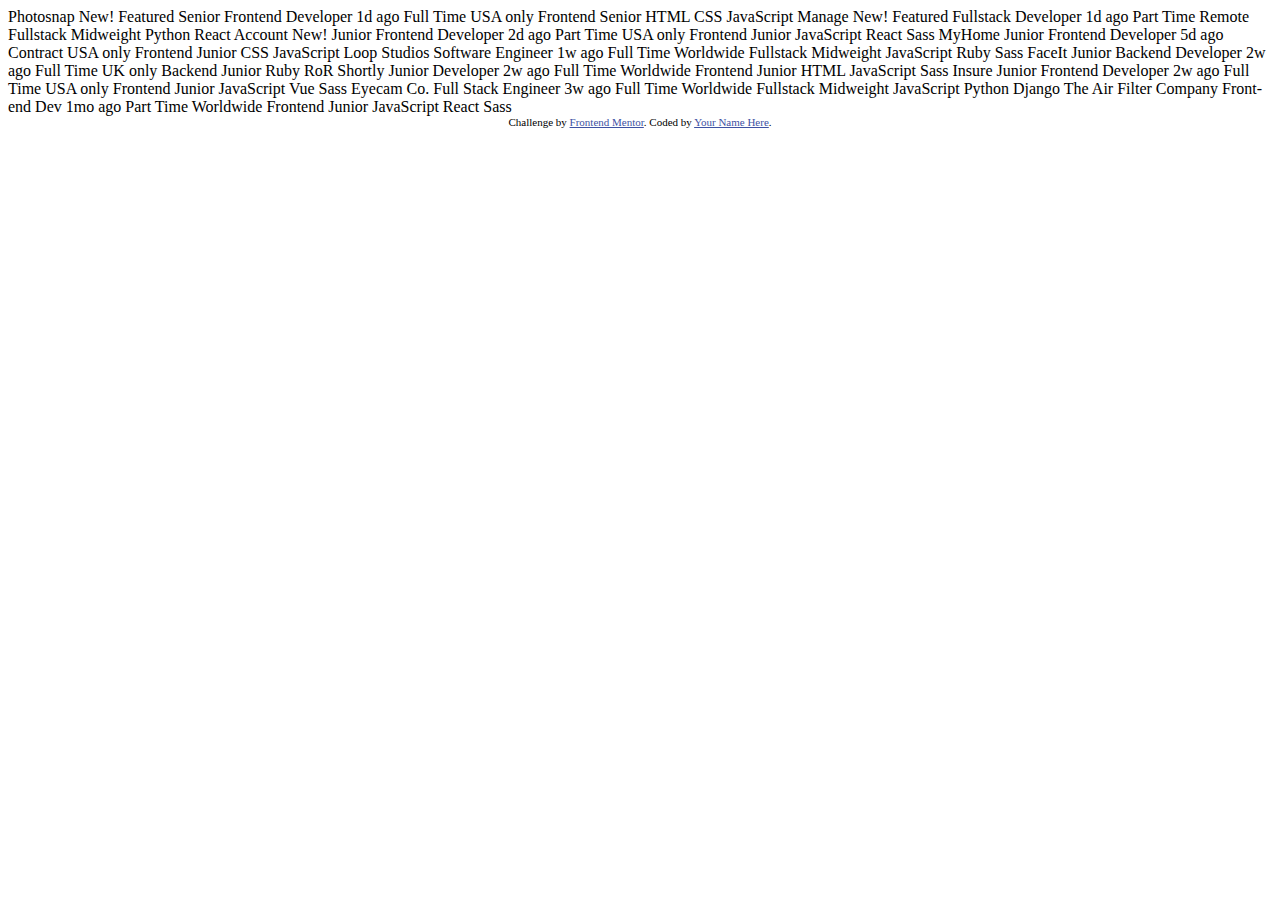
==== index.html @ 84484506 "initial file" ====
<!DOCTYPE html>
<html lang="en">
<head>
  <meta charset="UTF-8">
  <meta name="viewport" content="width=device-width, initial-scale=1.0"> <!-- displays site properly based on user's device -->

  <link rel="icon" type="image/png" sizes="32x32" href="./images/favicon-32x32.png">
  
  <title>Frontend Mentor | Job Listings</title>

  <!-- Feel free to remove these styles or customise in your own stylesheet 👍 -->
  <style>
    .attribution { font-size: 11px; text-align: center; }
    .attribution a { color: hsl(228, 45%, 44%); }
  </style>
</head>
<body>
  <!-- Item Start -->
  Photosnap
  New!
  Featured
  Senior Frontend Developer
  1d ago
  Full Time
  USA only
  <!-- Role -->
  Frontend
  <!-- Level -->
  Senior
  <!-- Languages -->
  HTML
  CSS
  JavaScript
  <!-- Item End -->

  <!-- Item Start -->
  Manage
  New!
  Featured
  Fullstack Developer
  1d ago
  Part Time
  Remote
  <!-- Role -->
  Fullstack
  <!-- Level -->
  Midweight
  <!-- Languages -->
  Python
  <!-- Tools -->
  React
  <!-- Item End -->

  <!-- Item Start -->
  Account
  New!
  Junior Frontend Developer
  2d ago
  Part Time
  USA only
  <!-- Role -->
  Frontend
  <!-- Level -->
  Junior
  <!-- Languages -->
  JavaScript
  <!-- Tools -->
  React
  Sass
  <!-- Item End -->

  <!-- Item Start -->
  MyHome
  Junior Frontend Developer
  5d ago
  Contract
  USA only
  <!-- Role -->
  Frontend
  <!-- Level -->
  Junior
  <!-- Languages -->
  CSS
  JavaScript
  <!-- Item End -->

  <!-- Item Start -->
  Loop Studios
  Software Engineer
  1w ago
  Full Time
  Worldwide
  <!-- Role -->
  Fullstack
  <!-- Level -->
  Midweight
  <!-- Languages -->
  JavaScript
  Ruby
  <!-- Tools -->
  Sass
  <!-- Item End -->

  <!-- Item Start -->
  FaceIt
  Junior Backend Developer
  2w ago
  Full Time
  UK only
  <!-- Role -->
  Backend
  <!-- Level -->
  Junior
  <!-- Languages -->
  Ruby
  <!-- Tools -->
  RoR
  <!-- Item End -->

  <!-- Item Start -->
  Shortly
  Junior Developer
  2w ago
  Full Time
  Worldwide
  <!-- Role -->
  Frontend
  <!-- Level -->
  Junior
  <!-- Languages -->
  HTML
  JavaScript
  <!-- Tools -->
  Sass
  <!-- Item End -->

  <!-- Item Start -->
  Insure
  Junior Frontend Developer
  2w ago
  Full Time
  USA only
  <!-- Role -->
  Frontend
  <!-- Level -->
  Junior
  <!-- Languages -->
  JavaScript
  <!-- Tools -->
  Vue
  Sass
  <!-- Item End -->

  <!-- Item Start -->
  Eyecam Co.
  Full Stack Engineer
  3w ago
  Full Time
  Worldwide
  <!-- Role -->
  Fullstack
  <!-- Level -->
  Midweight
  <!-- Languages -->
  JavaScript
  Python
  <!-- Tools -->
  Django
  <!-- Item End -->

  <!-- Item Start -->
  The Air Filter Company
  Front-end Dev
  1mo ago
  Part Time
  Worldwide
  <!-- Role -->
  Frontend
  <!-- Level -->
  Junior
  <!-- Languages -->
  JavaScript
  <!-- Tools -->
  React
  Sass
  <!-- Item End -->
  
  <div class="attribution">
    Challenge by <a href="https://www.frontendmentor.io?ref=challenge" target="_blank">Frontend Mentor</a>. 
    Coded by <a href="#">Your Name Here</a>.
  </div>
</body>
</html>
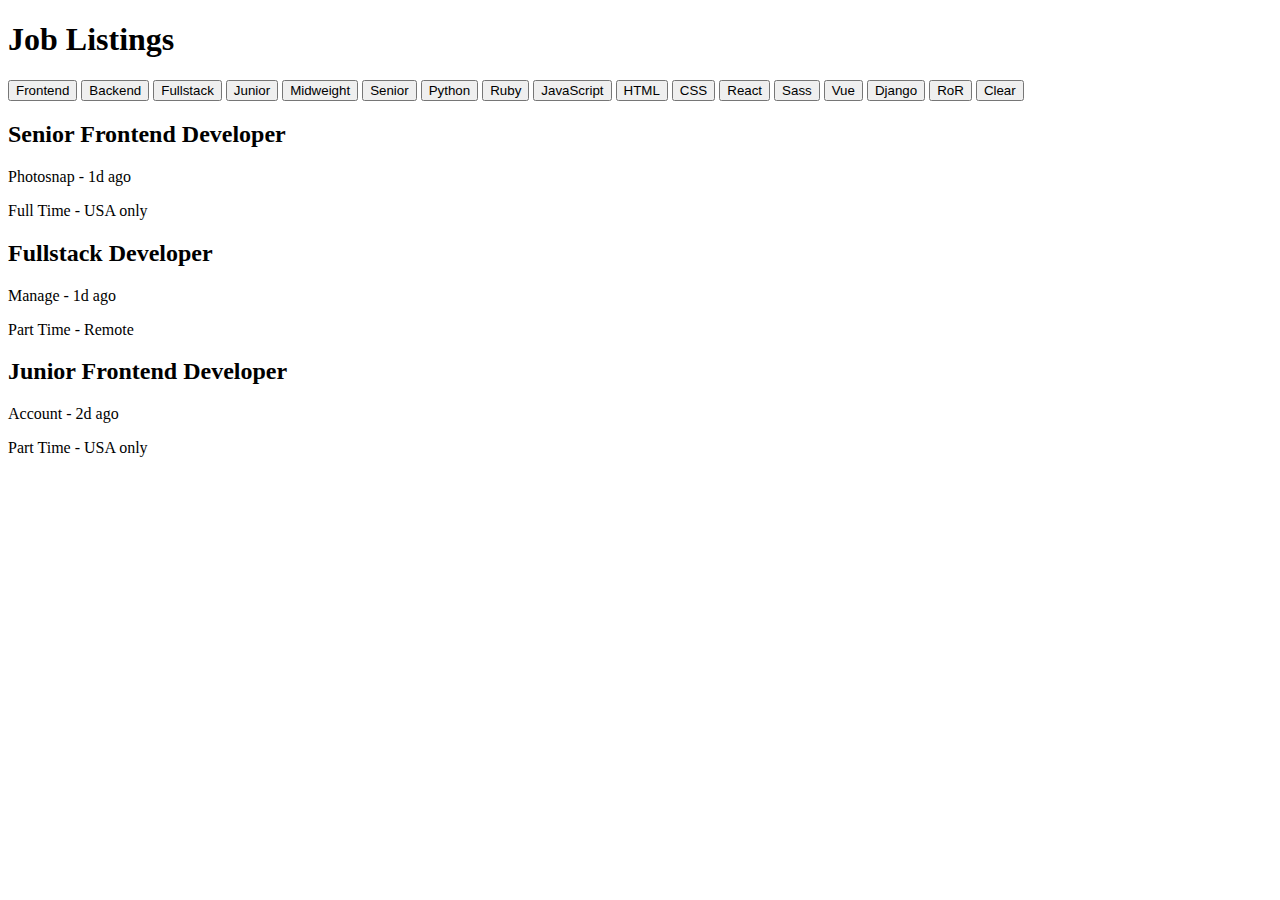
==== commit 1e230820: "index.html" ====
--- a/index.html
+++ b/index.html
@@ -1,193 +1,91 @@
 <!DOCTYPE html>
 <html lang="en">
-<head>
-  <meta charset="UTF-8">
-  <meta name="viewport" content="width=device-width, initial-scale=1.0"> <!-- displays site properly based on user's device -->
+  <head>
+    <meta charset="UTF-8" />
+    <meta name="viewport" content="width=device-width, initial-scale=1.0" />
+    <!-- displays site properly based on user's device -->
 
-  <link rel="icon" type="image/png" sizes="32x32" href="./images/favicon-32x32.png">
-  
-  <title>Frontend Mentor | Job Listings</title>
+    <link
+      rel="icon"
+      type="image/png"
+      sizes="32x32"
+      href="./images/favicon-32x32.png"
+    />
 
-  <!-- Feel free to remove these styles or customise in your own stylesheet 👍 -->
-  <style>
-    .attribution { font-size: 11px; text-align: center; }
-    .attribution a { color: hsl(228, 45%, 44%); }
-  </style>
-</head>
-<body>
-  <!-- Item Start -->
-  Photosnap
-  New!
-  Featured
-  Senior Frontend Developer
-  1d ago
-  Full Time
-  USA only
-  <!-- Role -->
-  Frontend
-  <!-- Level -->
-  Senior
-  <!-- Languages -->
-  HTML
-  CSS
-  JavaScript
-  <!-- Item End -->
+    <title>Frontend Mentor | Job Listings</title>
 
-  <!-- Item Start -->
-  Manage
-  New!
-  Featured
-  Fullstack Developer
-  1d ago
-  Part Time
-  Remote
-  <!-- Role -->
-  Fullstack
-  <!-- Level -->
-  Midweight
-  <!-- Languages -->
-  Python
-  <!-- Tools -->
-  React
-  <!-- Item End -->
-
-  <!-- Item Start -->
-  Account
-  New!
-  Junior Frontend Developer
-  2d ago
-  Part Time
-  USA only
-  <!-- Role -->
-  Frontend
-  <!-- Level -->
-  Junior
-  <!-- Languages -->
-  JavaScript
-  <!-- Tools -->
-  React
-  Sass
-  <!-- Item End -->
-
-  <!-- Item Start -->
-  MyHome
-  Junior Frontend Developer
-  5d ago
-  Contract
-  USA only
-  <!-- Role -->
-  Frontend
-  <!-- Level -->
-  Junior
-  <!-- Languages -->
-  CSS
-  JavaScript
-  <!-- Item End -->
-
-  <!-- Item Start -->
-  Loop Studios
-  Software Engineer
-  1w ago
-  Full Time
-  Worldwide
-  <!-- Role -->
-  Fullstack
-  <!-- Level -->
-  Midweight
-  <!-- Languages -->
-  JavaScript
-  Ruby
-  <!-- Tools -->
-  Sass
-  <!-- Item End -->
-
-  <!-- Item Start -->
-  FaceIt
-  Junior Backend Developer
-  2w ago
-  Full Time
-  UK only
-  <!-- Role -->
-  Backend
-  <!-- Level -->
-  Junior
-  <!-- Languages -->
-  Ruby
-  <!-- Tools -->
-  RoR
-  <!-- Item End -->
-
-  <!-- Item Start -->
-  Shortly
-  Junior Developer
-  2w ago
-  Full Time
-  Worldwide
-  <!-- Role -->
-  Frontend
-  <!-- Level -->
-  Junior
-  <!-- Languages -->
-  HTML
-  JavaScript
-  <!-- Tools -->
-  Sass
-  <!-- Item End -->
-
-  <!-- Item Start -->
-  Insure
-  Junior Frontend Developer
-  2w ago
-  Full Time
-  USA only
-  <!-- Role -->
-  Frontend
-  <!-- Level -->
-  Junior
-  <!-- Languages -->
-  JavaScript
-  <!-- Tools -->
-  Vue
-  Sass
-  <!-- Item End -->
-
-  <!-- Item Start -->
-  Eyecam Co.
-  Full Stack Engineer
-  3w ago
-  Full Time
-  Worldwide
-  <!-- Role -->
-  Fullstack
-  <!-- Level -->
-  Midweight
-  <!-- Languages -->
-  JavaScript
-  Python
-  <!-- Tools -->
-  Django
-  <!-- Item End -->
-
-  <!-- Item Start -->
-  The Air Filter Company
-  Front-end Dev
-  1mo ago
-  Part Time
-  Worldwide
-  <!-- Role -->
-  Frontend
-  <!-- Level -->
-  Junior
-  <!-- Languages -->
-  JavaScript
-  <!-- Tools -->
-  React
-  Sass
-  <!-- Item End -->
-  
-  <div class="attribution">
-    Challenge by <a href="https://www.frontendmentor.io?ref=challenge" target="_blank">Frontend Mentor</a>. 
-    Coded by <a href="#">Your Name Here</a>.
-  </div>
-</body>
-</html>+    <!-- Feel free to remove these styles or customise in your own stylesheet 👍 -->
+    <style>
+      .attribution {
+        font-size: 11px;
+        text-align: center;
+      }
+      .attribution a {
+        color: hsl(228, 45%, 44%);
+      }
+    </style>
+  </head>
+  <body>
+    <header>
+      <h1>Job Listings</h1>
+      <div class="filters">
+        <button class="filter" data-filter="frontend">Frontend</button>
+        <button class="filter" data-filter="backend">Backend</button>
+        <button class="filter" data-filter="fullstack">Fullstack</button>
+        <button class="filter" data-filter="junior">Junior</button>
+        <button class="filter" data-filter="midweight">Midweight</button>
+        <button class="filter" data-filter="senior">Senior</button>
+        <button class="filter" data-filter="python">Python</button>
+        <button class="filter" data-filter="ruby">Ruby</button>
+        <button class="filter" data-filter="javascript">JavaScript</button>
+        <button class="filter" data-filter="html">HTML</button>
+        <button class="filter" data-filter="css">CSS</button>
+        <button class="filter" data-filter="react">React</button>
+        <button class="filter" data-filter="sass">Sass</button>
+        <button class="filter" data-filter="vue">Vue</button>
+        <button class="filter" data-filter="django">Django</button>
+        <button class="filter" data-filter="ror">RoR</button>
+        <button class="clear">Clear</button>
+      </div>
+    </header>
+    <main>
+      <div class="job-listings">
+        <div
+          class="job-card"
+          data-role="frontend"
+          data-level="senior"
+          data-languages="html css javascript"
+          data-tools=""
+        >
+          <h2>Senior Frontend Developer</h2>
+          <p>Photosnap - 1d ago</p>
+          <p>Full Time - USA only</p>
+        </div>
+        <div
+          class="job-card"
+          data-role="fullstack"
+          data-level="midweight"
+          data-languages="python"
+          data-tools="react"
+        >
+          <h2>Fullstack Developer</h2>
+          <p>Manage - 1d ago</p>
+          <p>Part Time - Remote</p>
+        </div>
+        <div
+          class="job-card"
+          data-role="frontend"
+          data-level="junior"
+          data-languages="sass javascript"
+          data-tools="react"
+        >
+          <h2>Junior Frontend Developer</h2>
+          <p>Account - 2d ago</p>
+          <p>Part Time - USA only</p>
+        </div>
+        <!-- Add more job cards with appropriate data- attributes -->
+      </div>
+    </main>
+    <script src="scripts.js"></script>
+  </body>
+</html>
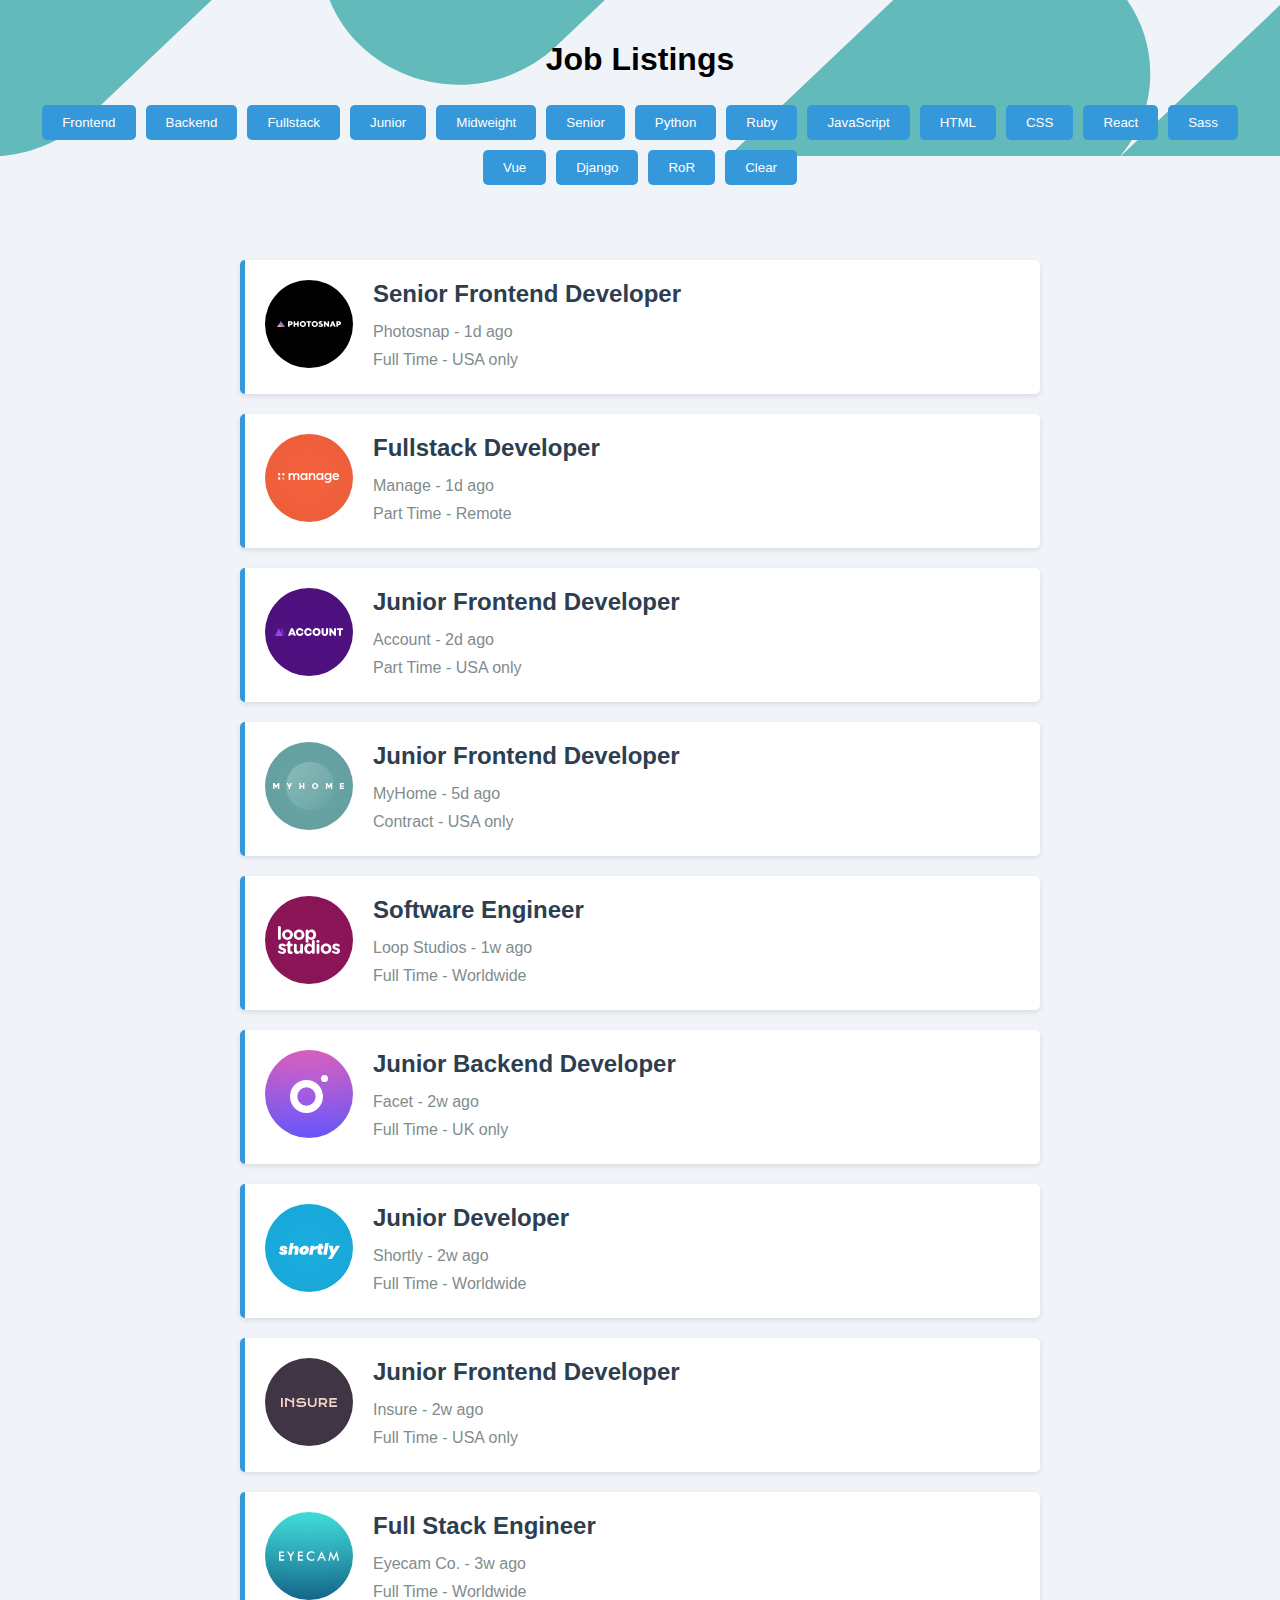
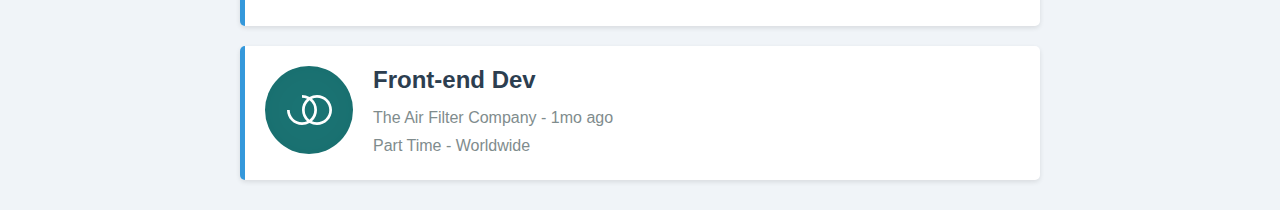
==== commit ce162d63: "css" ====
--- a/index.html
+++ b/index.html
@@ -3,27 +3,8 @@
   <head>
     <meta charset="UTF-8" />
     <meta name="viewport" content="width=device-width, initial-scale=1.0" />
-    <!-- displays site properly based on user's device -->
-
-    <link
-      rel="icon"
-      type="image/png"
-      sizes="32x32"
-      href="./images/favicon-32x32.png"
-    />
-
-    <title>Frontend Mentor | Job Listings</title>
-
-    <!-- Feel free to remove these styles or customise in your own stylesheet 👍 -->
-    <style>
-      .attribution {
-        font-size: 11px;
-        text-align: center;
-      }
-      .attribution a {
-        color: hsl(228, 45%, 44%);
-      }
-    </style>
+    <title>Job Listings</title>
+    <link rel="stylesheet" href="index.css" />
   </head>
   <body>
     <header>
@@ -48,7 +29,7 @@
         <button class="clear">Clear</button>
       </div>
     </header>
-    <main>
+    <main class="main">
       <div class="job-listings">
         <div
           class="job-card"
@@ -57,9 +38,14 @@
           data-languages="html css javascript"
           data-tools=""
         >
+          <div class="icon">
+            <img src="./images/photosnap.svg" alt="" />
+          </div>
+          <div class="content">
           <h2>Senior Frontend Developer</h2>
           <p>Photosnap - 1d ago</p>
           <p>Full Time - USA only</p>
+          </div>
         </div>
         <div
           class="job-card"
@@ -68,9 +54,14 @@
           data-languages="python"
           data-tools="react"
         >
+          <div class="icon">
+            <img src="./images/manage.svg" alt="" />
+          </div>
+          <div class="content">
           <h2>Fullstack Developer</h2>
           <p>Manage - 1d ago</p>
           <p>Part Time - Remote</p>
+          </div>
         </div>
         <div
           class="job-card"
@@ -79,11 +70,125 @@
           data-languages="sass javascript"
           data-tools="react"
         >
+          <div class="icon">
+            <img src="./images/account.svg" alt="" />
+          </div>
+          <div class="content">
           <h2>Junior Frontend Developer</h2>
           <p>Account - 2d ago</p>
-          <p>Part Time - USA only</p>
+          <p>Part Time - USA only</p></div>
         </div>
-        <!-- Add more job cards with appropriate data- attributes -->
+        <div
+          class="job-card"
+          data-role="frontend"
+          data-level="junior"
+          data-languages="css javascript"
+          data-tools=""
+        >
+          <div class="icon">
+            <img src="./images/myhome.svg" alt="" />
+          </div>
+          <div class="content">
+          <h2>Junior Frontend Developer</h2>
+          <p>MyHome - 5d ago</p>
+          <p>Contract - USA only</p></div>
+        </div>
+        <div
+          class="job-card"
+          data-role="fullstack"
+          data-level="midweight"
+          data-languages="javascript sass ruby"
+          data-tools=""
+        >
+          <div class="icon">
+            <img src="./images/loop-studios.svg" alt="" />
+          </div>
+          <div class="content">
+            <h2>Software Engineer</h2>
+            <p>Loop Studios - 1w ago</p>
+            <p>Full Time - Worldwide</p>
+          </div>
+        </div>
+        <div
+          class="job-card"
+          data-role="backend"
+          data-level="junior"
+          data-languages="ruby"
+          data-tools="ror"
+        >
+          <div class="icon">
+            <img src="./images/faceit.svg" alt="" />
+          </div>
+          <div class="content">
+            <h2>Junior Backend Developer</h2>
+            <p>Facet - 2w ago</p>
+            <p>Full Time - UK only</p>
+          </div>
+        </div>
+        <div
+          class="job-card"
+          data-role="frontend"
+          data-level="junior"
+          data-languages="html css javascript"
+          data-tools=""
+        >
+          <div class="icon">
+            <img src="./images/shortly.svg" alt="" />
+          </div>
+          <div class="content">
+            <h2>Junior Developer</h2>
+            <p>Shortly - 2w ago</p>
+            <p>Full Time - Worldwide</p>
+          </div>
+        </div>
+        <div
+          class="job-card"
+          data-role="frontend"
+          data-level="junior"
+          data-languages="vue javascript sass"
+          data-tools=""
+        >
+          <div class="icon">
+            <img src="./images/insure.svg" alt="" />
+          </div>
+          <div class="content">
+            <h2>Junior Frontend Developer</h2>
+            <p>Insure - 2w ago</p>
+            <p>Full Time - USA only</p>
+          </div>
+        </div>
+        <div
+          class="job-card"
+          data-role="fullstack"
+          data-level="midweight"
+          data-languages="javascript python"
+          data-tools="django"
+        >
+          <div class="icon">
+            <img src="./images/eyecam-co.svg" alt="" />
+          </div>
+          <div class="content">
+            <h2>Full Stack Engineer</h2>
+            <p>Eyecam Co. - 3w ago</p>
+            <p>Full Time - Worldwide</p>
+          </div>
+        </div>
+        <div
+          class="job-card"
+          data-role="frontend"
+          data-level="junior"
+          data-languages="sass javascript"
+          data-tools=""
+        >
+          <div class="icon">
+            <img src="./images/the-air-filter-company.svg" alt="" />
+          </div>
+          <div class="content">
+            <h2>Front-end Dev</h2>
+            <p>The Air Filter Company - 1mo ago</p>
+            <p>Part Time - Worldwide</p>
+          </div>
+        </div>
       </div>
     </main>
     <script src="scripts.js"></script>
--- a/index.css
+++ b/index.css
@@ -0,0 +1,122 @@
+/* styles.css */
+
+body {
+    font-family: 'Arial', sans-serif;
+    background-color: #f0f4f8;
+    color: #333;
+    margin: 0;
+    padding: 0;
+}
+
+header {
+    background-image: url("./images/bg-header-desktop.svg");
+    background-repeat: no-repeat;
+    color: black;
+    padding: 20px;
+    text-align: center;
+}
+
+.filters {
+    display: flex;
+    flex-wrap: wrap;
+    justify-content: center;
+    margin: 20px 0;
+}
+
+.filters .filter,
+.filters .clear {
+    background-color: #3498db;
+    border: none;
+    border-radius: 5px;
+    color: white;
+    cursor: pointer;
+    margin: 5px;
+    padding: 10px 20px;
+    transition: background-color 0.3s;
+}
+
+.filters .filter:hover,
+.filters .clear:hover {
+    background-color: #2980b9;
+}
+
+main {
+    display: flex;
+    justify-content: center;
+    padding: 10px;
+}
+
+.job-listings {
+    max-width: 800px;
+    width: 100%;
+}
+
+.job-card {
+    display: flex;
+    /* align-items: center; */
+    /* justify-content: space-between; */
+    background-color: white;
+    border-left: 5px solid #3498db;
+    border-radius: 5px;
+    box-shadow: 0 2px 5px rgba(0, 0, 0, 0.1);
+    margin: 20px 0;
+    padding: 20px;
+    transition: transform 0.3s, box-shadow 0.3s;
+}
+.content{
+    display: grid;
+    margin-left: 20px;
+}
+.job-card:hover {
+    transform: translateY(-5px);
+    box-shadow: 0 4px 10px rgba(0, 0, 0, 0.2);
+}
+
+.job-card h2 {
+    color: #2c3e50;
+    font-size: 1.5em;
+    margin: 0 0 10px;
+}
+
+.job-card p {
+    color: #7f8c8d;
+    margin: 5px 0;
+}
+
+.job-card .tags {
+    display: flex;
+    flex-wrap: wrap;
+}
+
+.job-card .tag {
+    background-color: #ecf0f1;
+    border-radius: 3px;
+    color: #2c3e50;
+    font-size: 0.9em;
+    margin: 5px 5px 0 0;
+    padding: 5px 10px;
+}
+
+@media (max-width: 768px) {
+    .job-listings {
+        padding: 10px;
+    }
+
+    .job-card {
+        padding: 15px;
+    }
+
+    .job-card h2 {
+        font-size: 1.2em;
+    }
+
+    .filters {
+        flex-direction: column;
+    }
+
+    .filters .filter,
+    .filters .clear {
+        width: 100%;
+        margin: 5px 0;
+    }
+}
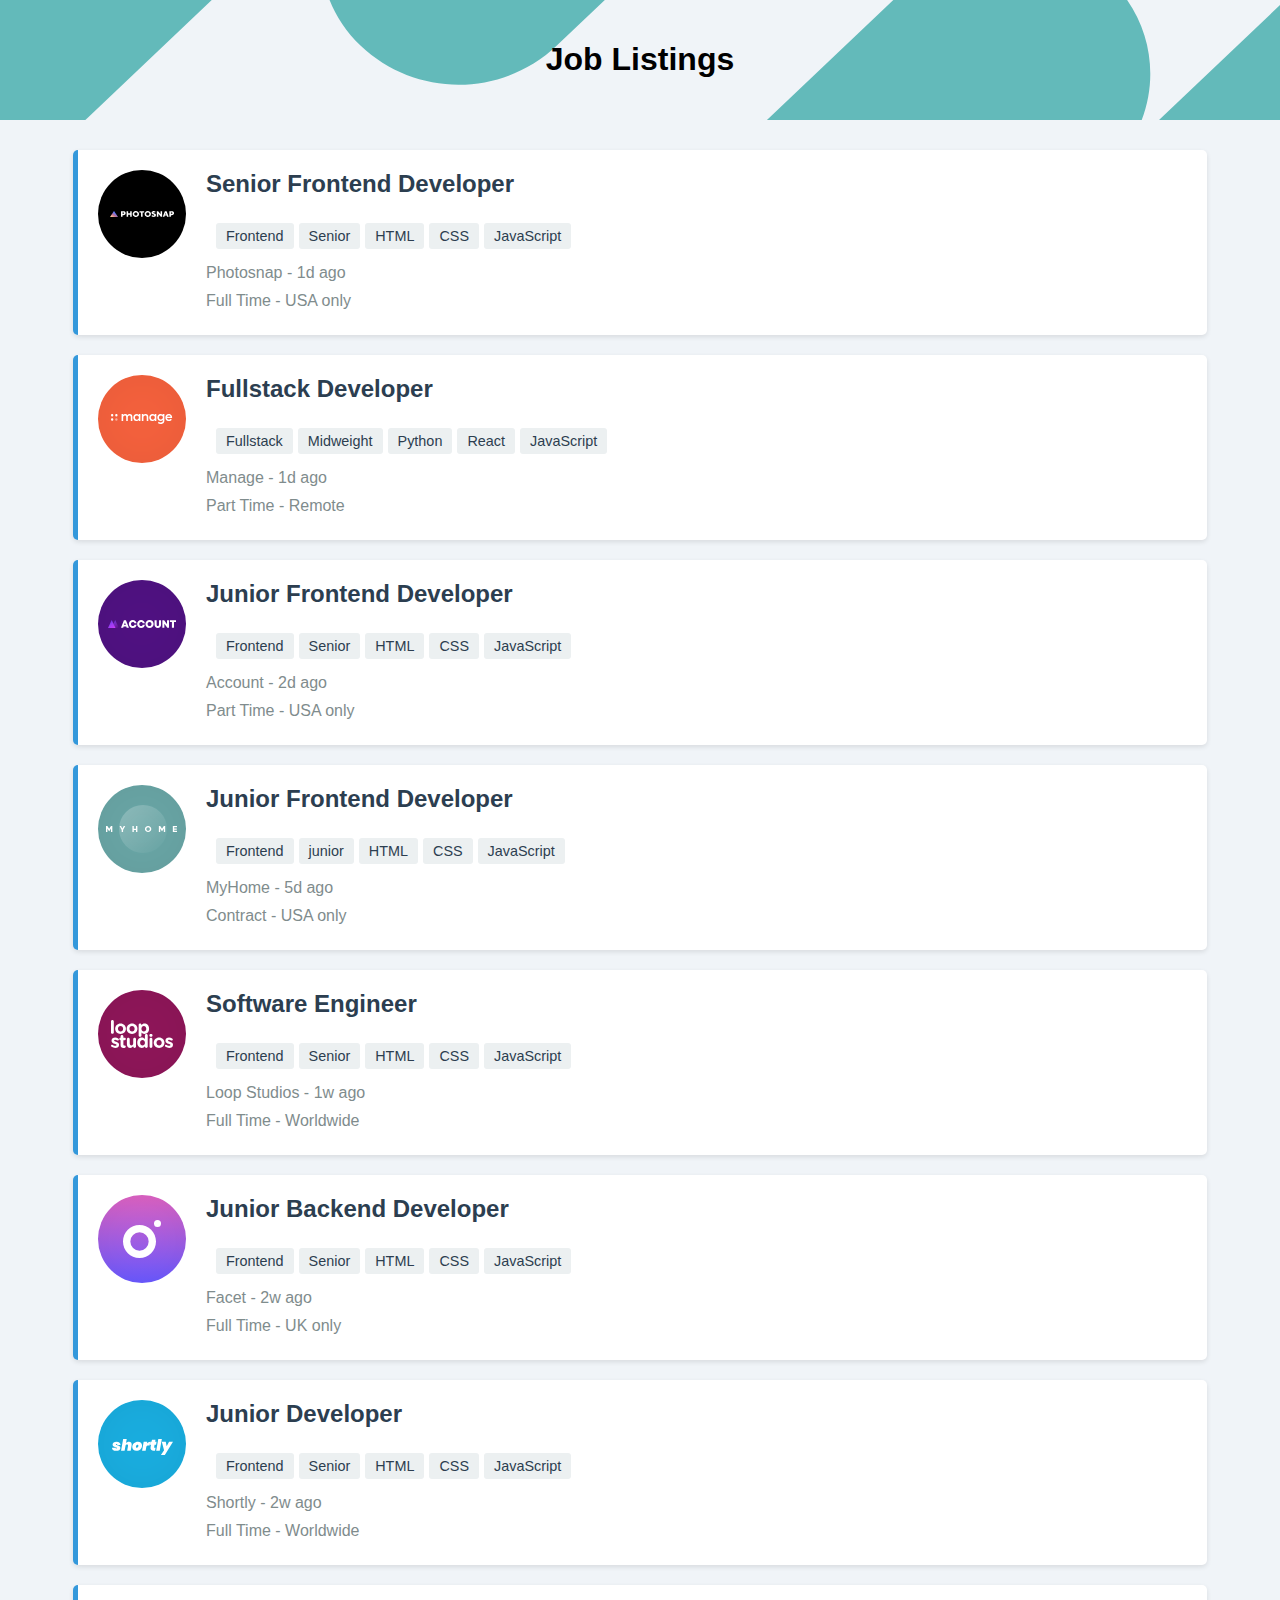
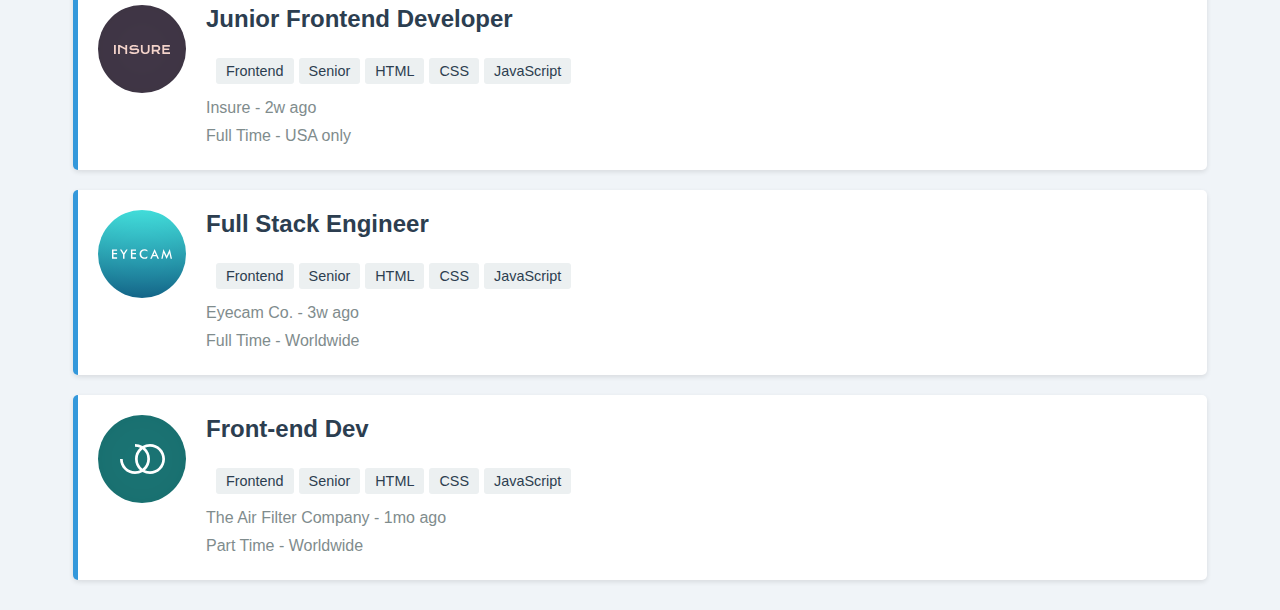
==== commit 27f74e1c: "click tags" ====
--- a/index.html
+++ b/index.html
@@ -9,25 +9,6 @@
   <body>
     <header>
       <h1>Job Listings</h1>
-      <div class="filters">
-        <button class="filter" data-filter="frontend">Frontend</button>
-        <button class="filter" data-filter="backend">Backend</button>
-        <button class="filter" data-filter="fullstack">Fullstack</button>
-        <button class="filter" data-filter="junior">Junior</button>
-        <button class="filter" data-filter="midweight">Midweight</button>
-        <button class="filter" data-filter="senior">Senior</button>
-        <button class="filter" data-filter="python">Python</button>
-        <button class="filter" data-filter="ruby">Ruby</button>
-        <button class="filter" data-filter="javascript">JavaScript</button>
-        <button class="filter" data-filter="html">HTML</button>
-        <button class="filter" data-filter="css">CSS</button>
-        <button class="filter" data-filter="react">React</button>
-        <button class="filter" data-filter="sass">Sass</button>
-        <button class="filter" data-filter="vue">Vue</button>
-        <button class="filter" data-filter="django">Django</button>
-        <button class="filter" data-filter="ror">RoR</button>
-        <button class="clear">Clear</button>
-      </div>
     </header>
     <main class="main">
       <div class="job-listings">
@@ -38,13 +19,24 @@
           data-languages="html css javascript"
           data-tools=""
         >
+          <!-- <p class="company">
+          Photosnap <span class="badge new">NEW!</span>
+          <span class="badge featured">FEATURED</span>
+        </p> -->
           <div class="icon">
             <img src="./images/photosnap.svg" alt="" />
           </div>
           <div class="content">
-          <h2>Senior Frontend Developer</h2>
-          <p>Photosnap - 1d ago</p>
-          <p>Full Time - USA only</p>
+            <h2>Senior Frontend Developer</h2>
+            <div class="tags">
+              <span>Frontend</span>
+              <span>Senior</span>
+              <span>HTML</span>
+              <span>CSS</span>
+              <span>JavaScript</span>
+            </div>
+            <p>Photosnap - 1d ago</p>
+            <p>Full Time - USA only</p>
           </div>
         </div>
         <div
@@ -58,9 +50,16 @@
             <img src="./images/manage.svg" alt="" />
           </div>
           <div class="content">
-          <h2>Fullstack Developer</h2>
-          <p>Manage - 1d ago</p>
-          <p>Part Time - Remote</p>
+            <h2>Fullstack Developer</h2>
+            <div class="tags">
+              <span>Fullstack</span>
+              <span>Midweight</span>
+              <span>Python</span>
+              <span>React</span>
+              <span>JavaScript</span>
+            </div>
+            <p>Manage - 1d ago</p>
+            <p>Part Time - Remote</p>
           </div>
         </div>
         <div
@@ -74,9 +73,17 @@
             <img src="./images/account.svg" alt="" />
           </div>
           <div class="content">
-          <h2>Junior Frontend Developer</h2>
-          <p>Account - 2d ago</p>
-          <p>Part Time - USA only</p></div>
+            <h2>Junior Frontend Developer</h2>
+            <div class="tags">
+              <span>Frontend</span>
+              <span>Senior</span>
+              <span>HTML</span>
+              <span>CSS</span>
+              <span>JavaScript</span>
+            </div>
+            <p>Account - 2d ago</p>
+            <p>Part Time - USA only</p>
+          </div>
         </div>
         <div
           class="job-card"
@@ -89,9 +96,17 @@
             <img src="./images/myhome.svg" alt="" />
           </div>
           <div class="content">
-          <h2>Junior Frontend Developer</h2>
-          <p>MyHome - 5d ago</p>
-          <p>Contract - USA only</p></div>
+            <h2>Junior Frontend Developer</h2>
+            <div class="tags">
+              <span>Frontend</span>
+              <span>junior</span>
+              <span>HTML</span>
+              <span>CSS</span>
+              <span>JavaScript</span>
+            </div>
+            <p>MyHome - 5d ago</p>
+            <p>Contract - USA only</p>
+          </div>
         </div>
         <div
           class="job-card"
@@ -105,6 +120,13 @@
           </div>
           <div class="content">
             <h2>Software Engineer</h2>
+            <div class="tags">
+              <span>Frontend</span>
+              <span>Senior</span>
+              <span>HTML</span>
+              <span>CSS</span>
+              <span>JavaScript</span>
+            </div>
             <p>Loop Studios - 1w ago</p>
             <p>Full Time - Worldwide</p>
           </div>
@@ -121,6 +143,13 @@
           </div>
           <div class="content">
             <h2>Junior Backend Developer</h2>
+            <div class="tags">
+              <span>Frontend</span>
+              <span>Senior</span>
+              <span>HTML</span>
+              <span>CSS</span>
+              <span>JavaScript</span>
+            </div>
             <p>Facet - 2w ago</p>
             <p>Full Time - UK only</p>
           </div>
@@ -137,6 +166,13 @@
           </div>
           <div class="content">
             <h2>Junior Developer</h2>
+            <div class="tags">
+              <span>Frontend</span>
+              <span>Senior</span>
+              <span>HTML</span>
+              <span>CSS</span>
+              <span>JavaScript</span>
+            </div>
             <p>Shortly - 2w ago</p>
             <p>Full Time - Worldwide</p>
           </div>
@@ -153,6 +189,13 @@
           </div>
           <div class="content">
             <h2>Junior Frontend Developer</h2>
+            <div class="tags">
+              <span>Frontend</span>
+              <span>Senior</span>
+              <span>HTML</span>
+              <span>CSS</span>
+              <span>JavaScript</span>
+            </div>
             <p>Insure - 2w ago</p>
             <p>Full Time - USA only</p>
           </div>
@@ -169,6 +212,13 @@
           </div>
           <div class="content">
             <h2>Full Stack Engineer</h2>
+            <div class="tags">
+              <span>Frontend</span>
+              <span>Senior</span>
+              <span>HTML</span>
+              <span>CSS</span>
+              <span>JavaScript</span>
+            </div>
             <p>Eyecam Co. - 3w ago</p>
             <p>Full Time - Worldwide</p>
           </div>
@@ -185,12 +235,19 @@
           </div>
           <div class="content">
             <h2>Front-end Dev</h2>
+            <div class="tags">
+              <span>Frontend</span>
+              <span>Senior</span>
+              <span>HTML</span>
+              <span>CSS</span>
+              <span>JavaScript</span>
+            </div>
             <p>The Air Filter Company - 1mo ago</p>
             <p>Part Time - Worldwide</p>
           </div>
         </div>
       </div>
     </main>
-    <script src="scripts.js"></script>
+    <script src="script.js"></script>
   </body>
 </html>
--- a/index.css
+++ b/index.css
@@ -21,40 +21,34 @@
     flex-wrap: wrap;
     justify-content: center;
     margin: 20px 0;
+    background-color: #297fb937;
+    padding: 20px;
 }
-
-.filters .filter,
-.filters .clear {
-    background-color: #3498db;
-    border: none;
-    border-radius: 5px;
-    color: white;
-    cursor: pointer;
-    margin: 5px;
-    padding: 10px 20px;
-    transition: background-color 0.3s;
-}
-
-.filters .filter:hover,
-.filters .clear:hover {
-    background-color: #2980b9;
-}
-
 main {
     display: flex;
     justify-content: center;
     padding: 10px;
+    
+}
+select{
+    padding: 8px;
+    border-radius: 5px;
+    background-color: #297fb937;
 }
 
+label {
+    margin-right: 10px;
+  }
 .job-listings {
-    max-width: 800px;
-    width: 100%;
+    width: 90%;
 }
-
+.tags{
+    border: #2980b9;
+    padding: 10px;
+    display: flex;
+}
 .job-card {
     display: flex;
-    /* align-items: center; */
-    /* justify-content: space-between; */
     background-color: white;
     border-left: 5px solid #3498db;
     border-radius: 5px;
@@ -83,12 +77,9 @@
     margin: 5px 0;
 }
 
-.job-card .tags {
+.job-card .tags span{
     display: flex;
     flex-wrap: wrap;
-}
-
-.job-card .tag {
     background-color: #ecf0f1;
     border-radius: 3px;
     color: #2c3e50;
@@ -99,11 +90,16 @@
 
 @media (max-width: 768px) {
     .job-listings {
+        display: grid;
         padding: 10px;
+        width: 100%;
     }
 
     .job-card {
         padding: 15px;
+        display: flex;
+        flex-direction: column;
+        flex-wrap: wrap;
     }
 
     .job-card h2 {
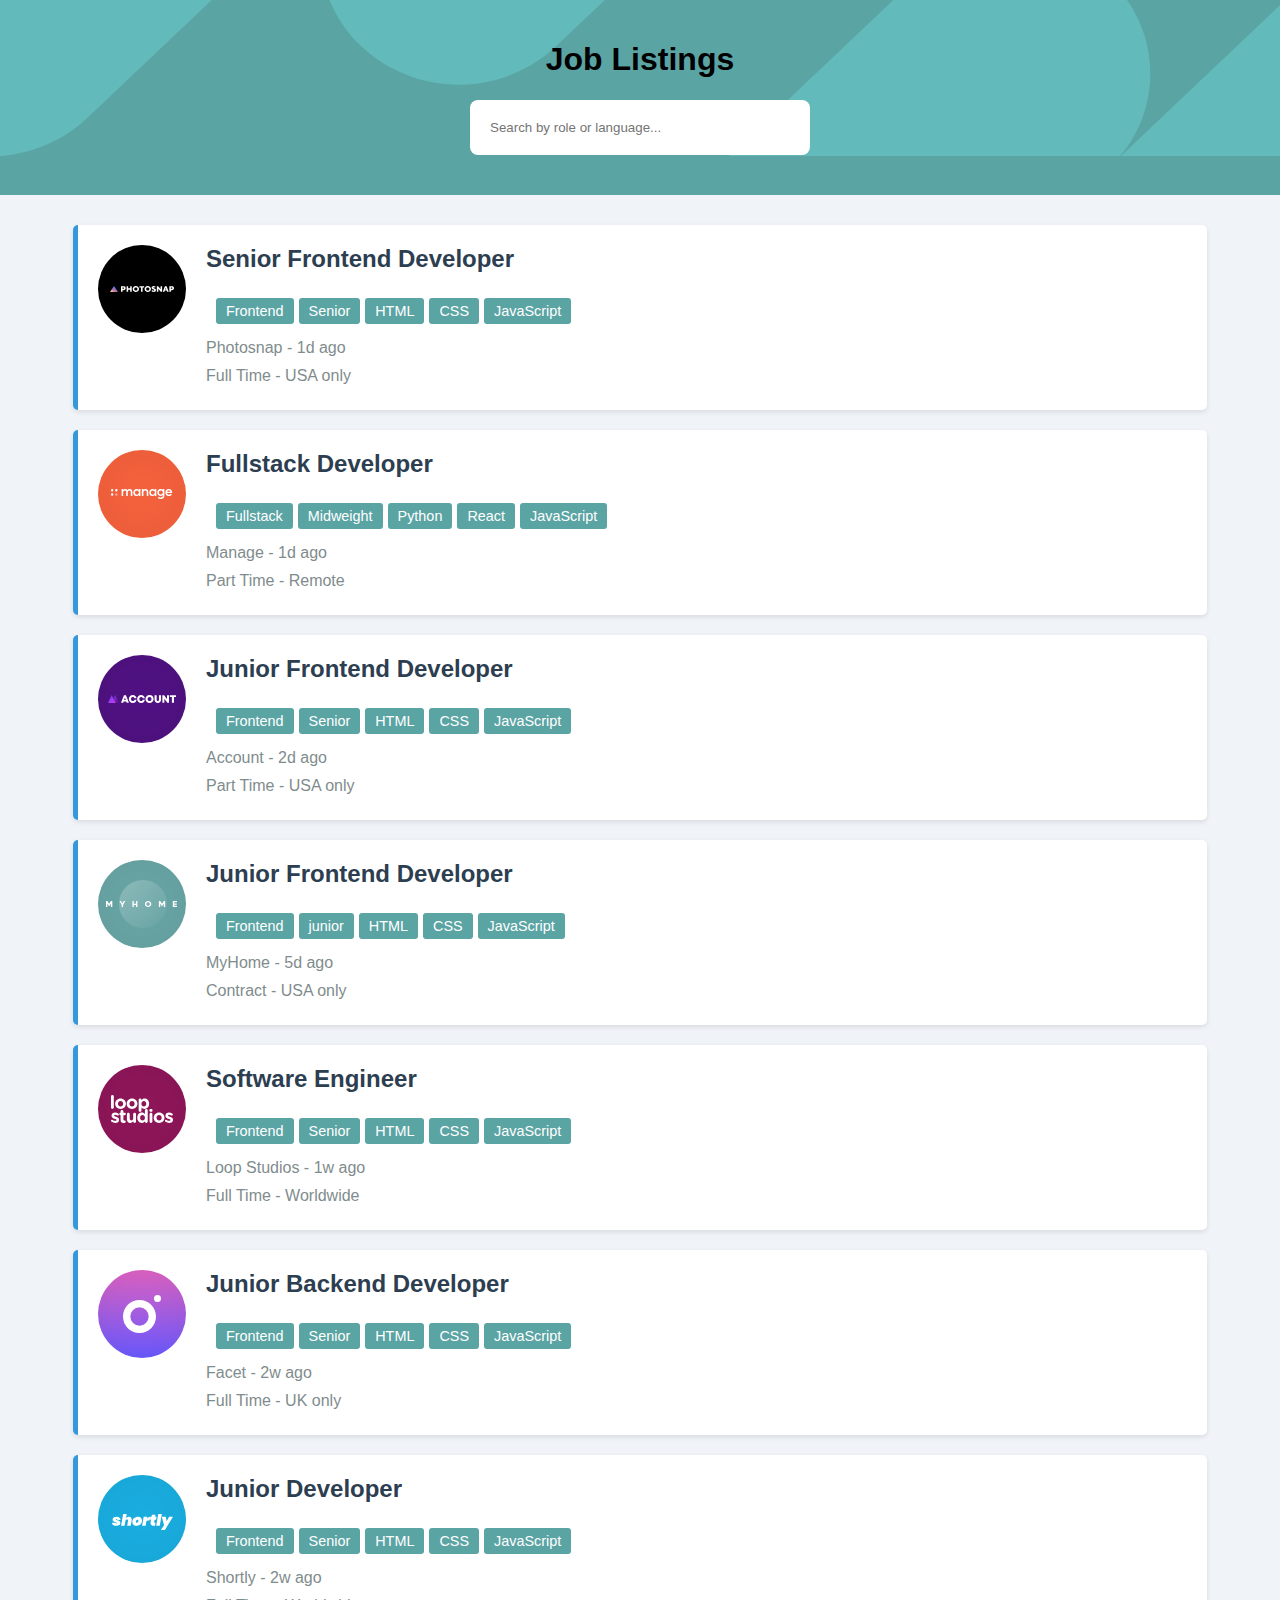
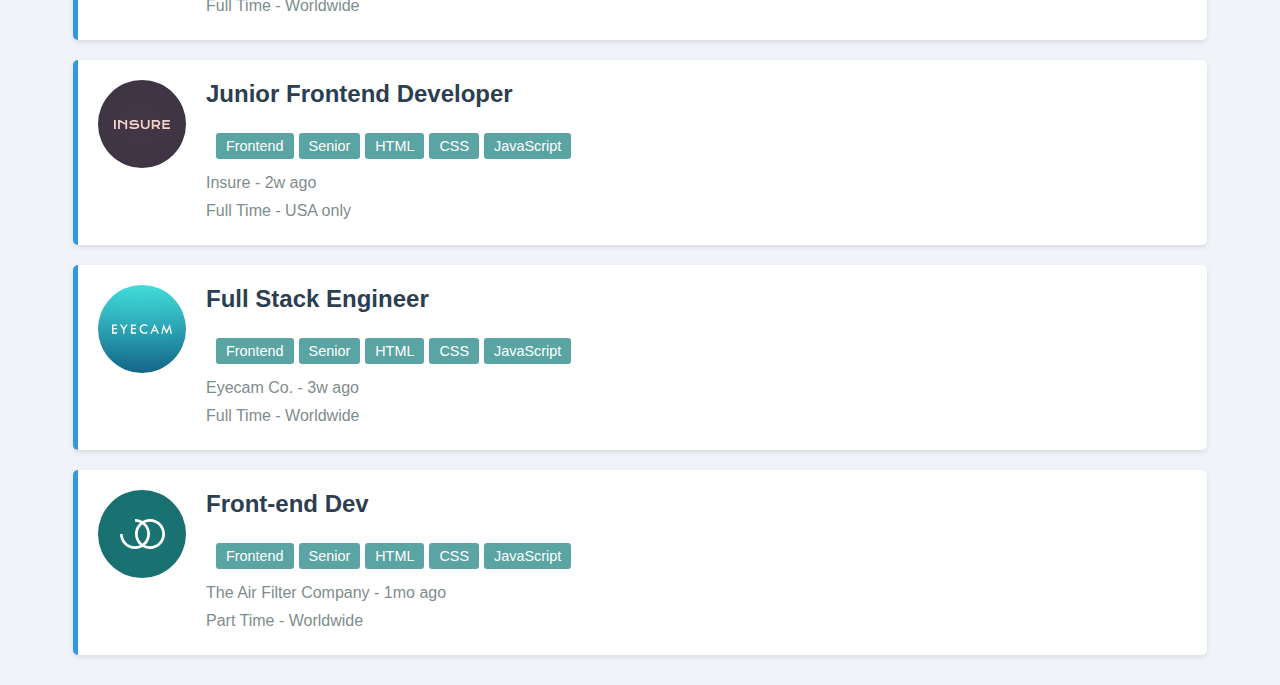
==== commit db6116e6: "serch button" ====
--- a/index.html
+++ b/index.html
@@ -9,6 +9,7 @@
   <body>
     <header>
       <h1>Job Listings</h1>
+      <input type="text" id="searchBox" placeholder="Search by role or language...">
     </header>
     <main class="main">
       <div class="job-listings">
--- a/index.css
+++ b/index.css
@@ -9,20 +9,15 @@
 }
 
 header {
+    display: grid;
     background-image: url("./images/bg-header-desktop.svg");
+    background-color:hsl(180, 29%, 50%);
     background-repeat: no-repeat;
     color: black;
     padding: 20px;
     text-align: center;
-}
-
-.filters {
-    display: flex;
-    flex-wrap: wrap;
+    align-items: center;
     justify-content: center;
-    margin: 20px 0;
-    background-color: #297fb937;
-    padding: 20px;
 }
 main {
     display: flex;
@@ -80,13 +75,25 @@
 .job-card .tags span{
     display: flex;
     flex-wrap: wrap;
-    background-color: #ecf0f1;
+    background-color:hsl(180, 29%, 50%);
     border-radius: 3px;
-    color: #2c3e50;
+    color: white;
     font-size: 0.9em;
     margin: 5px 5px 0 0;
     padding: 5px 10px;
 }
+#searchBox {
+    padding: 20px;
+    border: 1px solid #ccc;
+    border-radius: 8px;
+    width: 300px;
+    margin-bottom: 20px;
+    border: #2980b9;
+    display: flex;
+  }
+  .header input {
+    padding: 50px;
+  }
 
 @media (max-width: 768px) {
     .job-listings {
@@ -114,5 +121,5 @@
     .filters .clear {
         width: 100%;
         margin: 5px 0;
-    }
+    } 
 }
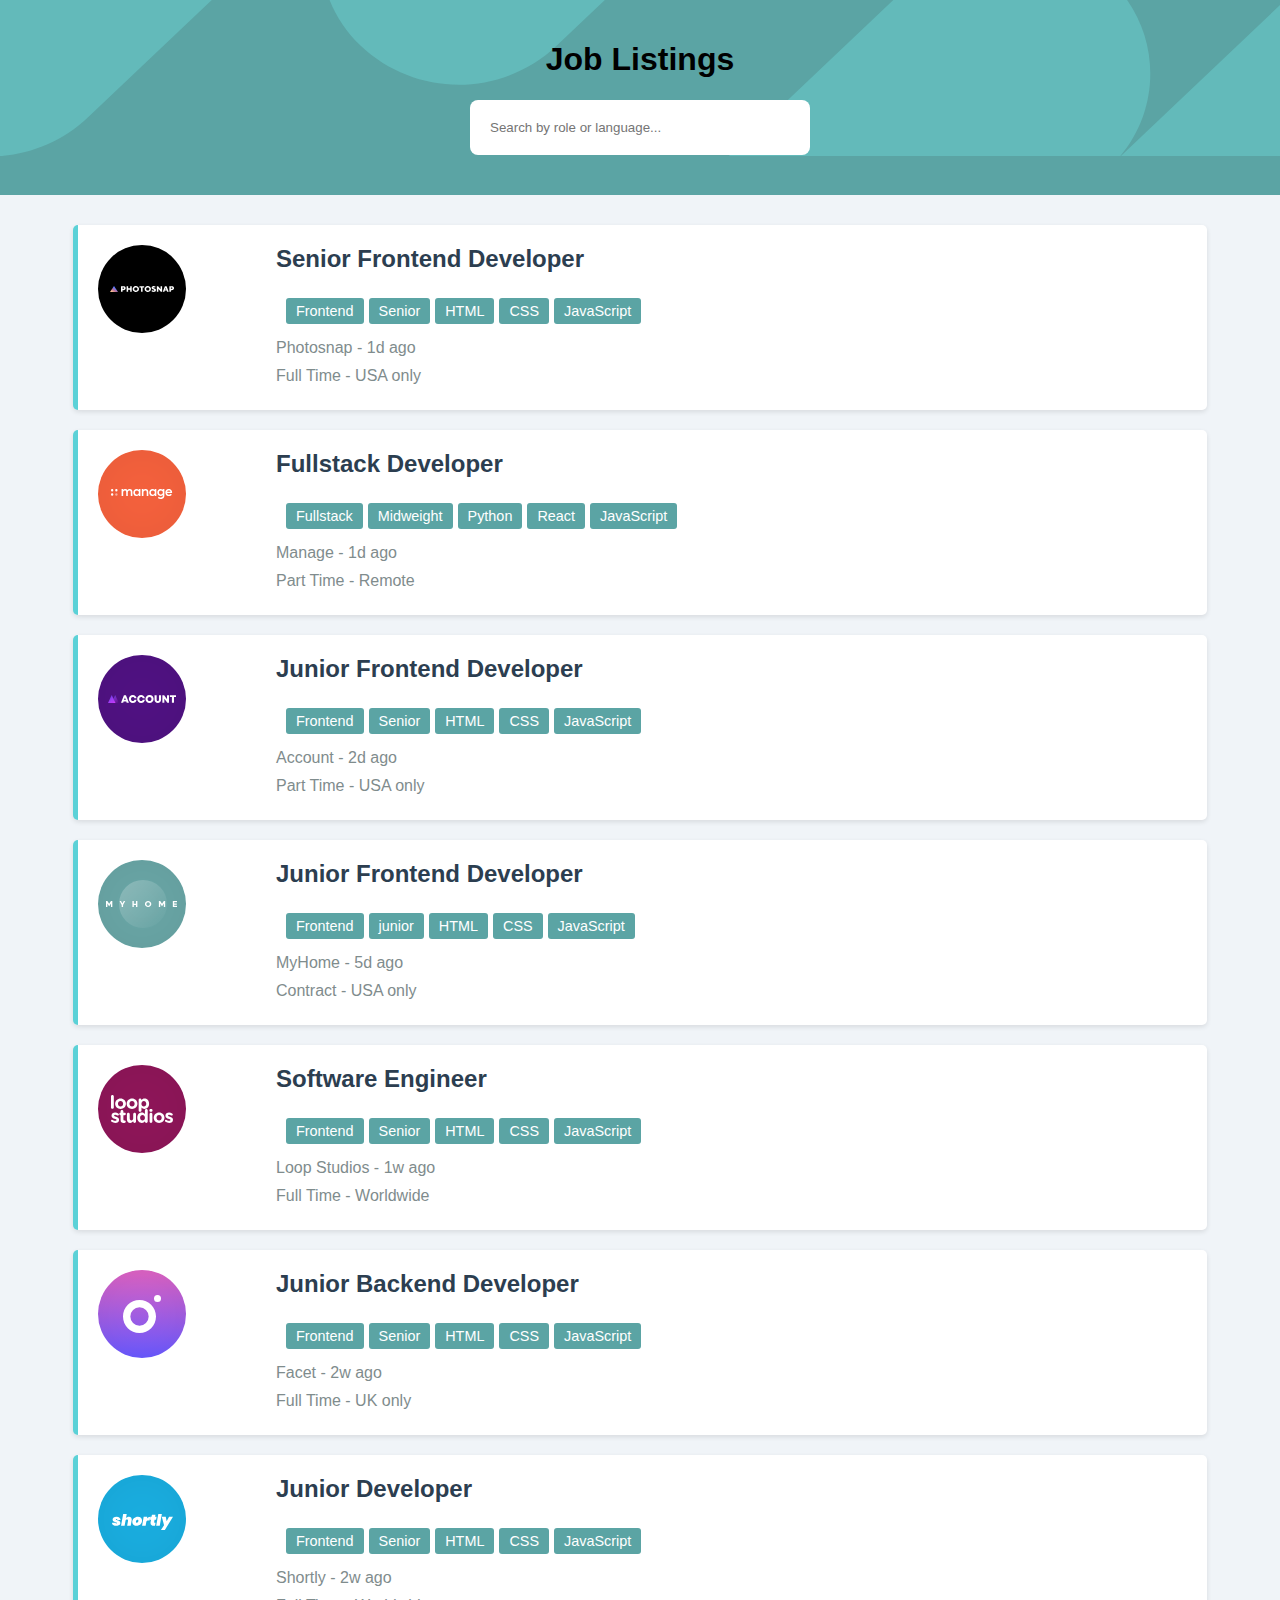
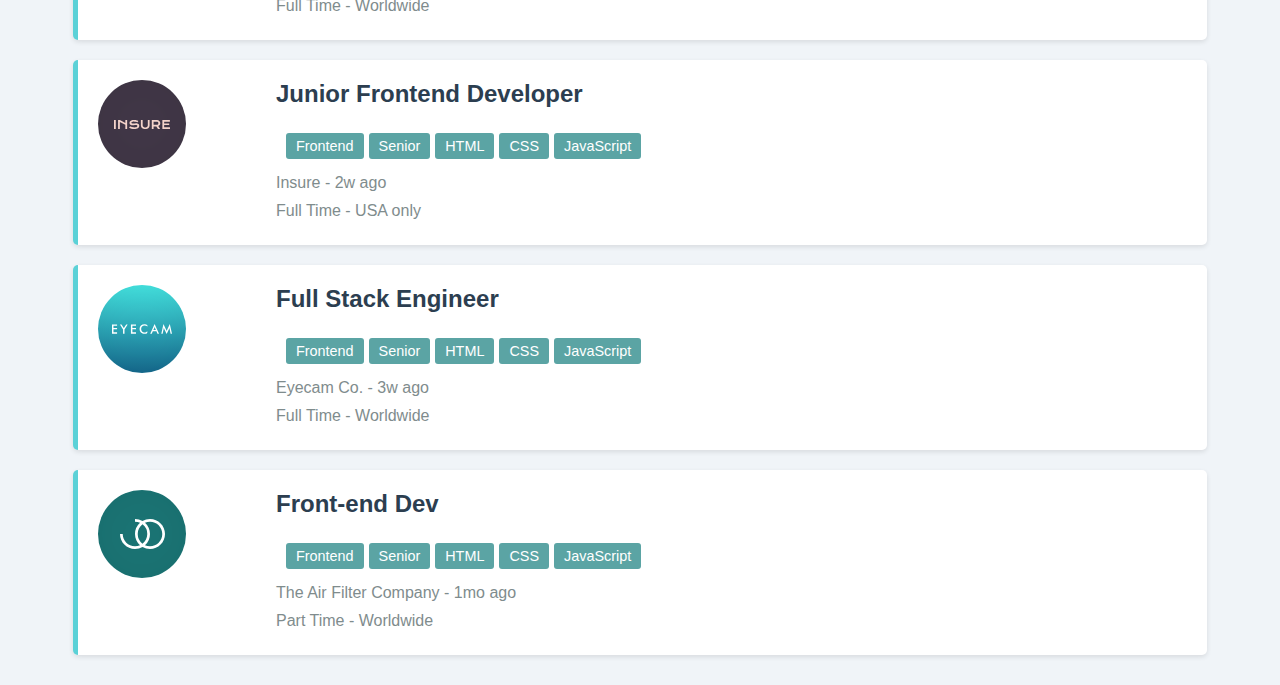
==== commit 3ebe5f1a: "back button" ====
--- a/index.html
+++ b/index.html
@@ -10,6 +10,7 @@
     <header>
       <h1>Job Listings</h1>
       <input type="text" id="searchBox" placeholder="Search by role or language...">
+      <button id="backButton" style="display: none;">Back</button>
     </header>
     <main class="main">
       <div class="job-listings">
@@ -20,10 +21,6 @@
           data-languages="html css javascript"
           data-tools=""
         >
-          <!-- <p class="company">
-          Photosnap <span class="badge new">NEW!</span>
-          <span class="badge featured">FEATURED</span>
-        </p> -->
           <div class="icon">
             <img src="./images/photosnap.svg" alt="" />
           </div>
--- a/index.css
+++ b/index.css
@@ -1,125 +1,133 @@
 /* styles.css */
 
 body {
-    font-family: 'Arial', sans-serif;
-    background-color: #f0f4f8;
-    color: #333;
-    margin: 0;
-    padding: 0;
+  font-family: "Arial", sans-serif;
+  background-color: #f0f4f8;
+  color: #333;
+  margin: 0;
+  padding: 0;
 }
 
 header {
-    display: grid;
-    background-image: url("./images/bg-header-desktop.svg");
-    background-color:hsl(180, 29%, 50%);
-    background-repeat: no-repeat;
-    color: black;
-    padding: 20px;
-    text-align: center;
-    align-items: center;
-    justify-content: center;
+  display: grid;
+  background-image: url("./images/bg-header-desktop.svg");
+  background-color: hsl(180, 29%, 50%);
+  background-repeat: no-repeat;
+  color: black;
+  padding: 20px;
+  text-align: center;
+  align-items: center;
+  justify-content: center;
 }
 main {
-    display: flex;
-    justify-content: center;
-    padding: 10px;
-    
+  display: flex;
+  justify-content: center;
+  padding: 10px;
 }
-select{
-    padding: 8px;
-    border-radius: 5px;
-    background-color: #297fb937;
+select {
+  padding: 8px;
+  border-radius: 5px;
+  background-color: #297fb937;
 }
 
 label {
-    margin-right: 10px;
-  }
+  margin-right: 10px;
+}
 .job-listings {
-    width: 90%;
+  width: 90%;
 }
-.tags{
-    border: #2980b9;
-    padding: 10px;
-    display: flex;
+.tags {
+  border: #2980b9;
+  padding: 10px;
+  display: flex;
 }
 .job-card {
-    display: flex;
-    background-color: white;
-    border-left: 5px solid #3498db;
-    border-radius: 5px;
-    box-shadow: 0 2px 5px rgba(0, 0, 0, 0.1);
-    margin: 20px 0;
-    padding: 20px;
-    transition: transform 0.3s, box-shadow 0.3s;
+  display: flex;
+  background-color: white;
+  border-left: 5px solid hsl(183, 61%, 60%);
+  border-radius: 5px;
+  box-shadow: 0 2px 5px rgba(0, 0, 0, 0.1);
+  margin: 20px 0;
+  padding: 20px;
+  transition: transform 0.3s, box-shadow 0.3s;
 }
-.content{
-    display: grid;
-    margin-left: 20px;
+.content {
+  display: grid;
+  margin-left: 90px;
 }
 .job-card:hover {
-    transform: translateY(-5px);
-    box-shadow: 0 4px 10px rgba(0, 0, 0, 0.2);
+  transform: translateY(-5px);
+  box-shadow: 0 4px 10px rgba(0, 0, 0, 0.2);
 }
 
 .job-card h2 {
-    color: #2c3e50;
-    font-size: 1.5em;
-    margin: 0 0 10px;
+  color: #2c3e50;
+  font-size: 1.5em;
+  margin: 0 0 10px;
 }
 
 .job-card p {
-    color: #7f8c8d;
-    margin: 5px 0;
+  color: #7f8c8d;
+  margin: 5px 0;
 }
 
-.job-card .tags span{
-    display: flex;
-    flex-wrap: wrap;
-    background-color:hsl(180, 29%, 50%);
-    border-radius: 3px;
-    color: white;
-    font-size: 0.9em;
-    margin: 5px 5px 0 0;
-    padding: 5px 10px;
+.job-card .tags span {
+  display: flex;
+  flex-wrap: wrap;
+  background-color: hsl(180, 29%, 50%);
+  border-radius: 3px;
+  color: white;
+  font-size: 0.9em;
+  margin: 5px 5px 0 0;
+  padding: 5px 10px;
 }
 #searchBox {
-    padding: 20px;
-    border: 1px solid #ccc;
-    border-radius: 8px;
-    width: 300px;
-    margin-bottom: 20px;
-    border: #2980b9;
-    display: flex;
-  }
-  .header input {
-    padding: 50px;
+  padding: 20px;
+  border: 1px solid #ccc;
+  border-radius: 8px;
+  width: 300px;
+  margin-bottom: 20px;
+  border: #2980b9;
+  display: flex;
+}
+#backButton {
+  padding: 15px 10px;
+  background-color: hsla(212, 89%, 68%, 0.989);
+  color: white;
+  border: none;
+  border-radius: 8px;
+  cursor: pointer;
+}
+
+#backButton:hover {
+  background-color: #48b9d5;
+}
+
+@media (max-width: 768px) {
+  .job-listings {
+    display: grid;
+    padding: 10px;
+    width: 100%;
   }
 
-@media (max-width: 768px) {
-    .job-listings {
-        display: grid;
-        padding: 10px;
-        width: 100%;
-    }
+  .job-card {
+    padding: 15px;
+    display: flex;
+    flex-direction: column;
+    flex-wrap: wrap;
+  }
 
-    .job-card {
-        padding: 15px;
-        display: flex;
-        flex-direction: column;
-        flex-wrap: wrap;
-    }
+  .job-card h2 {
+    font-size: 1.2em;
+  }
 
-    .job-card h2 {
-        font-size: 1.2em;
-    }
+  .filters {
+    flex-direction: column;
+  }
 
-    .filters {
-        flex-direction: column;
-    }
-
-    .filters .filter,
-    .filters .clear {
-        width: 100%;
-        margin: 5px 0;
-    } 
+  .filters .filter,
+  .filters .clear {
+    width: 100%;
+    margin: 5px 0;
+  }
 }
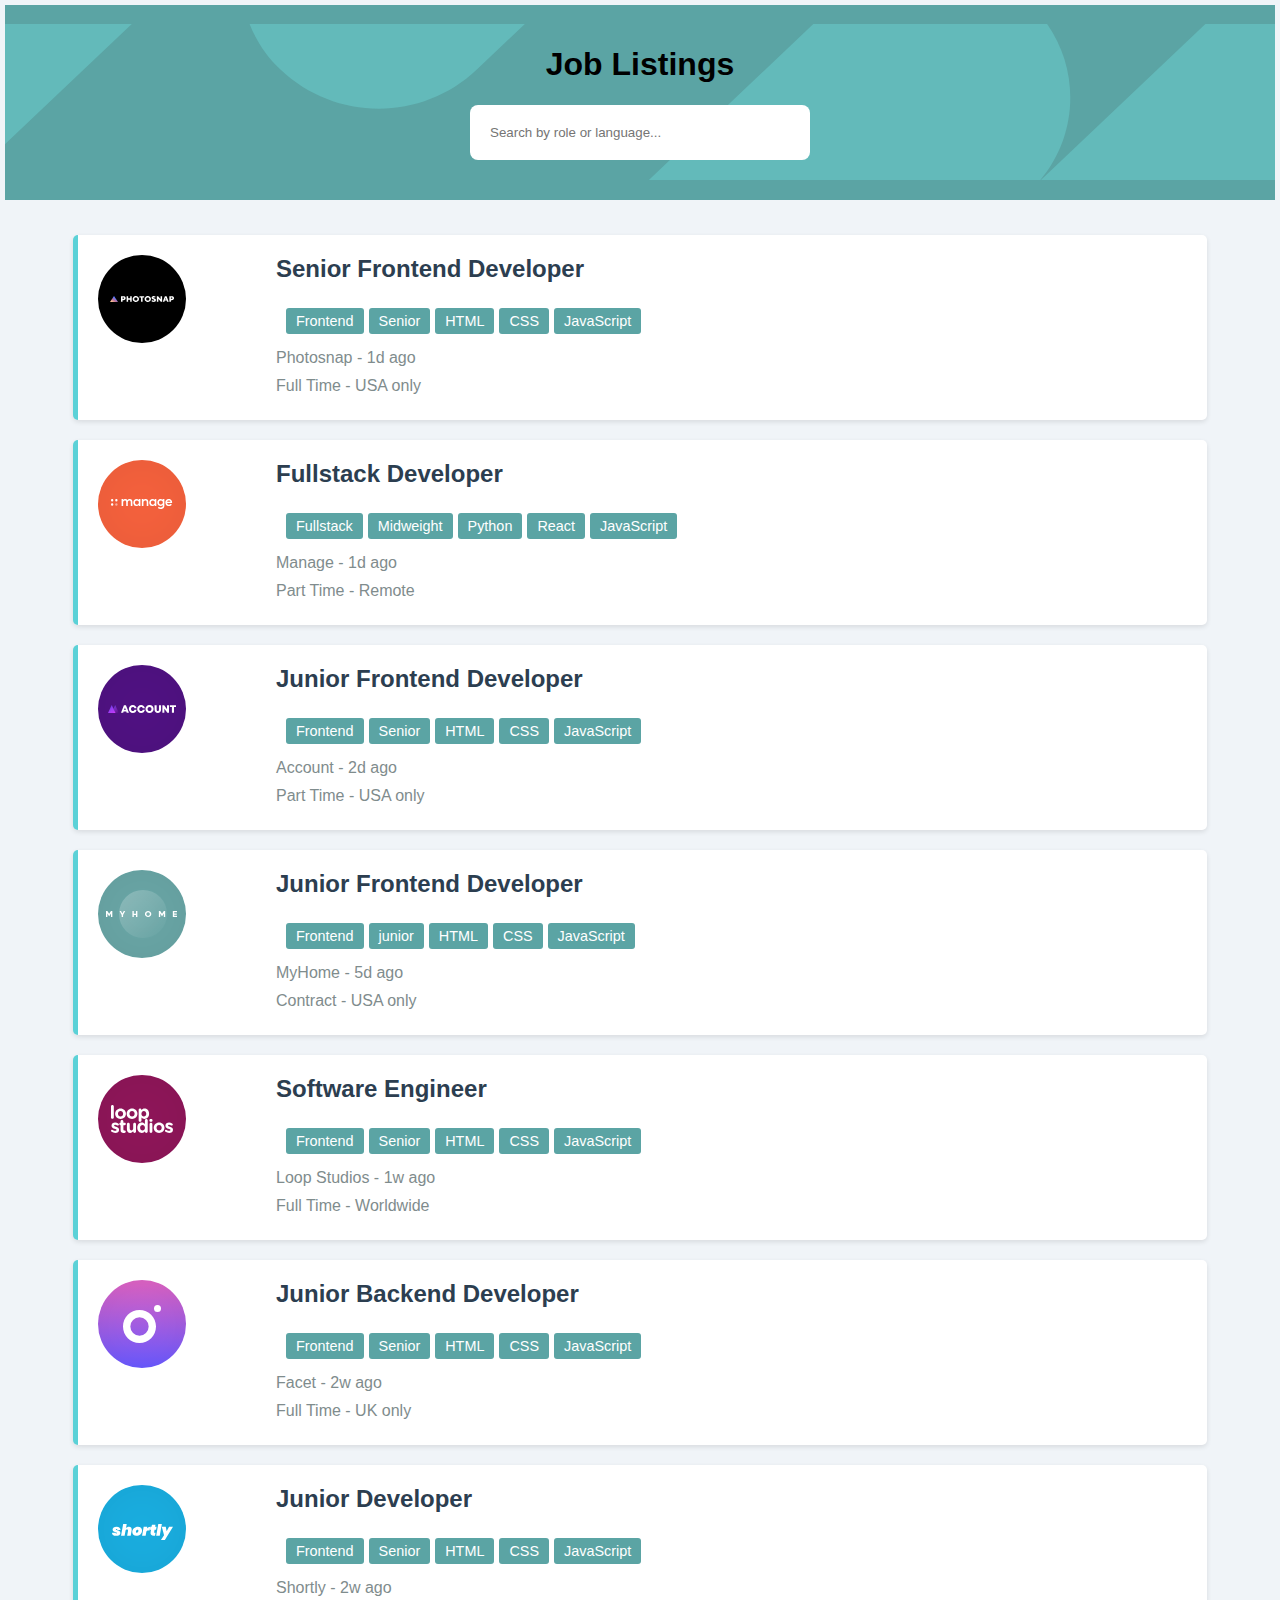
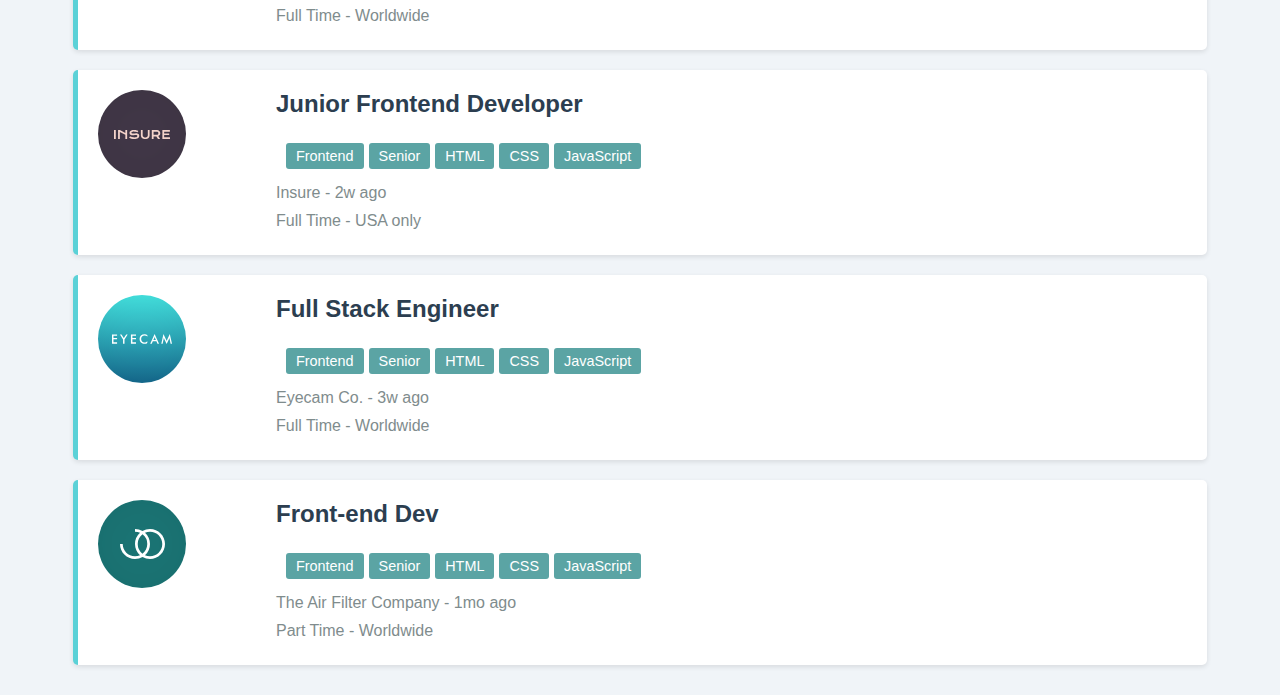
==== commit c486c05a: "filter roles and css styling" ====
--- a/index.html
+++ b/index.html
@@ -4,13 +4,18 @@
     <meta charset="UTF-8" />
     <meta name="viewport" content="width=device-width, initial-scale=1.0" />
     <title>Job Listings</title>
+    <link rel="shortcut icon" href="favicon.ico" type="image/x-icon" />
     <link rel="stylesheet" href="index.css" />
   </head>
   <body>
     <header>
       <h1>Job Listings</h1>
-      <input type="text" id="searchBox" placeholder="Search by role or language...">
-      <button id="backButton" style="display: none;">Back</button>
+      <input
+        type="text"
+        id="searchBox"
+        placeholder="Search by role or language..."
+      />
+      <button id="backButton" style="display: none">Back</button>
     </header>
     <main class="main">
       <div class="job-listings">
--- a/index.css
+++ b/index.css
@@ -13,6 +13,8 @@
   background-image: url("./images/bg-header-desktop.svg");
   background-color: hsl(180, 29%, 50%);
   background-repeat: no-repeat;
+  background-position: center;
+  margin: 5px;
   color: black;
   padding: 20px;
   text-align: center;
@@ -104,6 +106,19 @@
 }
 
 @media (max-width: 768px) {
+header{
+  background-image: url("./images/bg-header-mobile.svg");
+  background-position: center;
+  margin: 5px;
+  width: 500px;
+}
+#searchBox {
+  padding: 15px;
+  width: 200px;
+}
+#backButton {
+  padding: 5px 5px;
+}
   .job-listings {
     display: grid;
     padding: 10px;
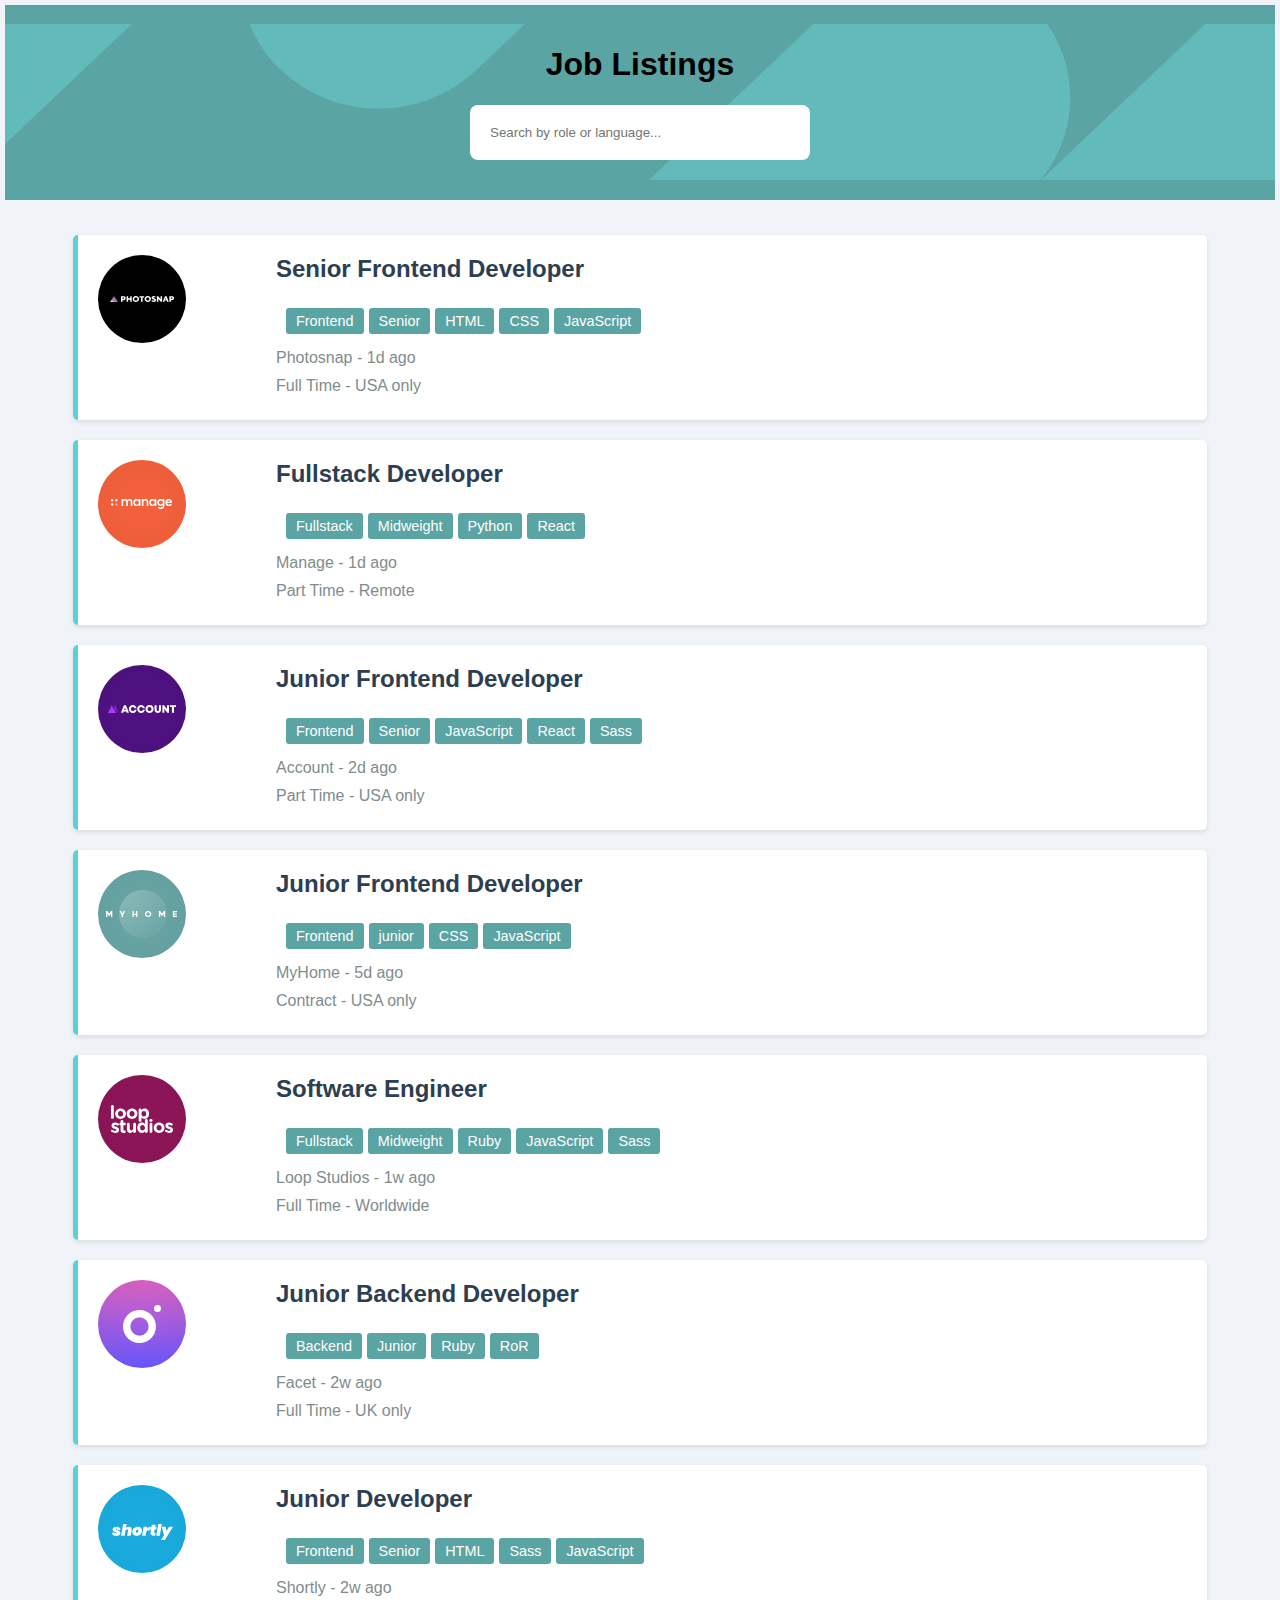
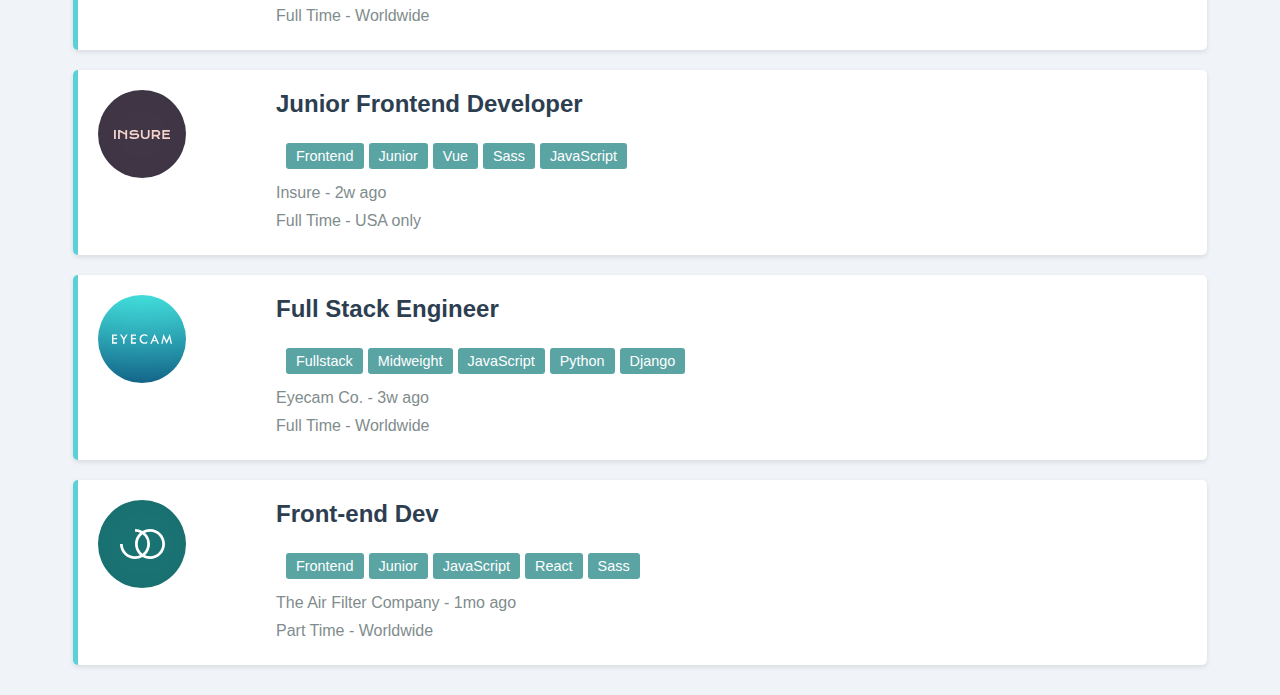
==== commit 2c9d4093: "roles" ====
--- a/index.html
+++ b/index.html
@@ -59,7 +59,6 @@
               <span>Midweight</span>
               <span>Python</span>
               <span>React</span>
-              <span>JavaScript</span>
             </div>
             <p>Manage - 1d ago</p>
             <p>Part Time - Remote</p>
@@ -80,9 +79,9 @@
             <div class="tags">
               <span>Frontend</span>
               <span>Senior</span>
-              <span>HTML</span>
-              <span>CSS</span>
-              <span>JavaScript</span>
+              <span>JavaScript</span>
+              <span>React</span>
+              <span>Sass</span>
             </div>
             <p>Account - 2d ago</p>
             <p>Part Time - USA only</p>
@@ -103,7 +102,6 @@
             <div class="tags">
               <span>Frontend</span>
               <span>junior</span>
-              <span>HTML</span>
               <span>CSS</span>
               <span>JavaScript</span>
             </div>
@@ -124,56 +122,55 @@
           <div class="content">
             <h2>Software Engineer</h2>
             <div class="tags">
+              <span>Fullstack</span>
+              <span>Midweight</span>
+              <span>Ruby</span>
+              <span>JavaScript</span>
+              <span>Sass</span>
+            </div>
+            <p>Loop Studios - 1w ago</p>
+            <p>Full Time - Worldwide</p>
+          </div>
+        </div>
+        <div
+          class="job-card"
+          data-role="backend"
+          data-level="junior"
+          data-languages="ruby"
+          data-tools="ror"
+        >
+          <div class="icon">
+            <img src="./images/faceit.svg" alt="" />
+          </div>
+          <div class="content">
+            <h2>Junior Backend Developer</h2>
+            <div class="tags">
+              <span>Backend</span>
+              <span>Junior</span>
+              <span>Ruby</span>
+              <span>RoR</span>
+            </div>
+            <p>Facet - 2w ago</p>
+            <p>Full Time - UK only</p>
+          </div>
+        </div>
+        <div
+          class="job-card"
+          data-role="frontend"
+          data-level="junior"
+          data-languages="html css javascript"
+          data-tools=""
+        >
+          <div class="icon">
+            <img src="./images/shortly.svg" alt="" />
+          </div>
+          <div class="content">
+            <h2>Junior Developer</h2>
+            <div class="tags">
               <span>Frontend</span>
               <span>Senior</span>
               <span>HTML</span>
-              <span>CSS</span>
-              <span>JavaScript</span>
-            </div>
-            <p>Loop Studios - 1w ago</p>
-            <p>Full Time - Worldwide</p>
-          </div>
-        </div>
-        <div
-          class="job-card"
-          data-role="backend"
-          data-level="junior"
-          data-languages="ruby"
-          data-tools="ror"
-        >
-          <div class="icon">
-            <img src="./images/faceit.svg" alt="" />
-          </div>
-          <div class="content">
-            <h2>Junior Backend Developer</h2>
-            <div class="tags">
-              <span>Frontend</span>
-              <span>Senior</span>
-              <span>HTML</span>
-              <span>CSS</span>
-              <span>JavaScript</span>
-            </div>
-            <p>Facet - 2w ago</p>
-            <p>Full Time - UK only</p>
-          </div>
-        </div>
-        <div
-          class="job-card"
-          data-role="frontend"
-          data-level="junior"
-          data-languages="html css javascript"
-          data-tools=""
-        >
-          <div class="icon">
-            <img src="./images/shortly.svg" alt="" />
-          </div>
-          <div class="content">
-            <h2>Junior Developer</h2>
-            <div class="tags">
-              <span>Frontend</span>
-              <span>Senior</span>
-              <span>HTML</span>
-              <span>CSS</span>
+              <span>Sass</span>
               <span>JavaScript</span>
             </div>
             <p>Shortly - 2w ago</p>
@@ -194,9 +191,9 @@
             <h2>Junior Frontend Developer</h2>
             <div class="tags">
               <span>Frontend</span>
-              <span>Senior</span>
-              <span>HTML</span>
-              <span>CSS</span>
+              <span>Junior</span>
+              <span>Vue</span>
+              <span>Sass</span>
               <span>JavaScript</span>
             </div>
             <p>Insure - 2w ago</p>
@@ -216,11 +213,12 @@
           <div class="content">
             <h2>Full Stack Engineer</h2>
             <div class="tags">
-              <span>Frontend</span>
-              <span>Senior</span>
-              <span>HTML</span>
-              <span>CSS</span>
-              <span>JavaScript</span>
+              <span>Fullstack</span>
+              <span>Midweight</span>
+              <span>JavaScript</span>
+              <span>Python</span>
+              <span>Django</span>
+              <!-- me in a few 😊 -->
             </div>
             <p>Eyecam Co. - 3w ago</p>
             <p>Full Time - Worldwide</p>
@@ -240,10 +238,10 @@
             <h2>Front-end Dev</h2>
             <div class="tags">
               <span>Frontend</span>
-              <span>Senior</span>
-              <span>HTML</span>
-              <span>CSS</span>
-              <span>JavaScript</span>
+              <span>Junior</span>
+              <span>JavaScript</span>
+              <span>React</span>
+              <span>Sass</span>
             </div>
             <p>The Air Filter Company - 1mo ago</p>
             <p>Part Time - Worldwide</p>
